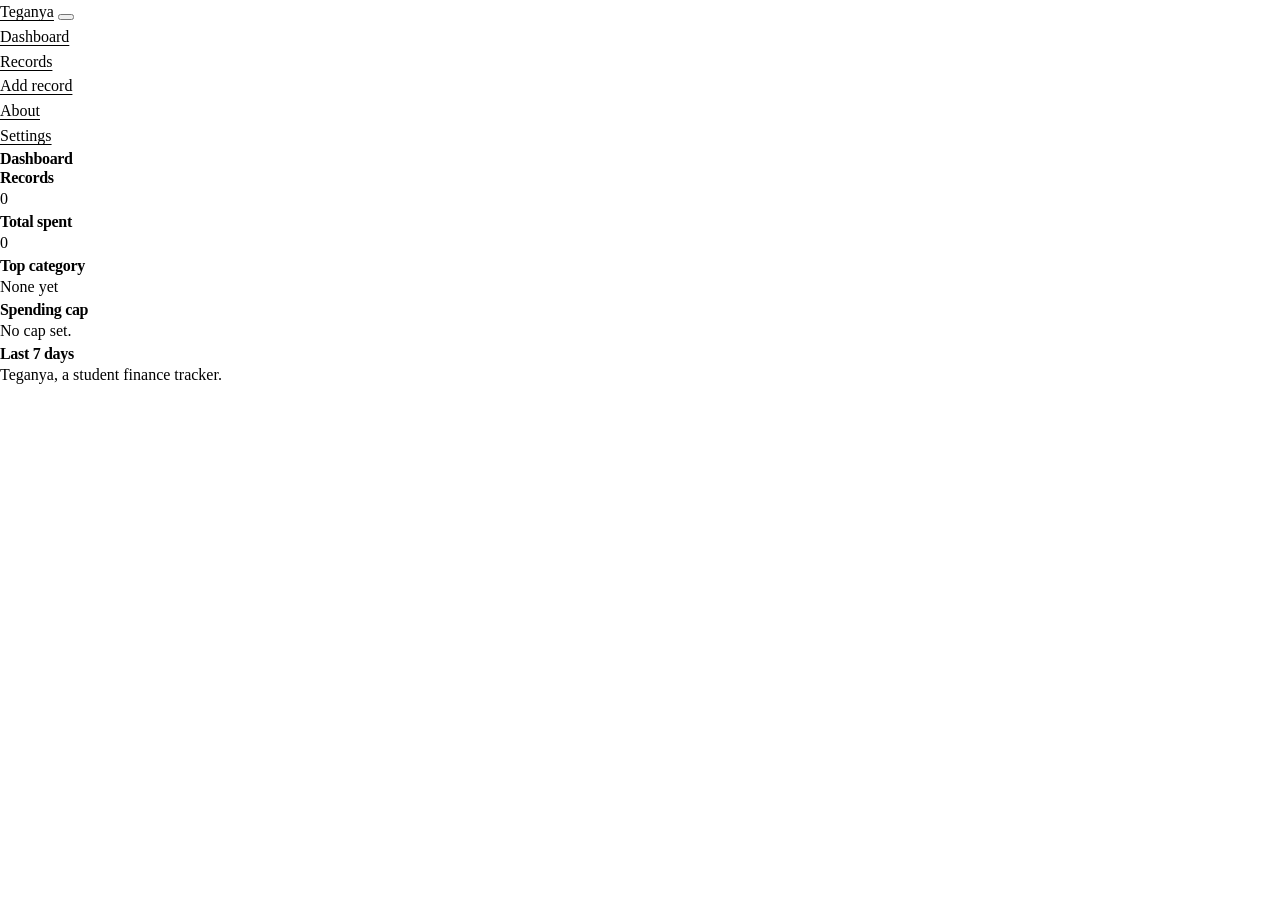
==== index.html @ 2530cf39 "feat: index.html layout and assest" ====
<!doctype html>
<html lang="en">

<head>
  <meta charset="utf-8">
  <meta name="viewport" content="width=device-width, initial-scale=1">
  <title>Teganya - Student Finance Tracker</title>
  <meta name="description" content="Track student spending, search it with regular expressions and stay under a cap.">
  <link rel="stylesheet" href="styles/tokens.css">
  <link rel="stylesheet" href="styles/base.css">
  <link rel="stylesheet" href="styles/layout.css">
  <link rel="stylesheet" href="styles/components.css">
  <link rel="stylesheet" href="styles/motion.css">
</head>

<body>
  <a class="skip-link" href="#main">Skip to content</a>

  <header class="site-header">
    <a class="brand" href="#/dashboard">Teganya</a>
    <button id="menu-toggle" class="icon-button menu-toggle" type="button" aria-expanded="false"
      aria-controls="site-nav" aria-label="Open menu">
      <span class="icon icon-menu" aria-hidden="true"></span>
    </button>
    <nav id="site-nav" class="site-nav" aria-label="Primary">
      <ul class="nav-list nav-main">
        <li><a href="#/dashboard">Dashboard</a></li>
        <li><a href="#/records">Records</a></li>
        <li><a href="#/form">Add record</a></li>
        <li><a href="#/about">About</a></li>
      </ul>
      <ul class="nav-list nav-end">
        <li><a href="#/settings"><span class="icon icon-gear" aria-hidden="true"></span>Settings</a></li>
      </ul>
    </nav>
  </header>

  <main id="main" tabindex="-1">
    <section id="page-dashboard" aria-labelledby="dashboard-title">
      <h1 id="dashboard-title" tabindex="-1">Dashboard</h1>

      <div class="stat-grid">
        <div class="stat">
          <h2>Records</h2>
          <p id="stat-total" class="stat-value">0</p>
        </div>
        <div class="stat">
          <h2>Total spent</h2>
          <p id="stat-sum" class="stat-value">0</p>
        </div>
        <div class="stat">
          <h2>Top category</h2>
          <p id="stat-top" class="stat-value">None yet</p>
        </div>
      </div>

      <section class="cap" aria-labelledby="cap-title">
        <h2 id="cap-title">Spending cap</h2>
        <div class="meter" aria-hidden="true">
          <div id="cap-bar" class="meter-bar"></div>
        </div>
        <p id="cap-message">No cap set.</p>
      </section>

      <section aria-labelledby="trend-title">
        <h2 id="trend-title">Last 7 days</h2>
        <ol id="trend-chart" class="trend" aria-label="Spending per day for the last 7 days"></ol>
      </section>
    </section>

    <section id="page-records" aria-labelledby="records-title" hidden>
      <h1 id="records-title" tabindex="-1">Records</h1>

      <form id="records-controls" class="controls" role="search" aria-label="Search and sort records">
        <div class="field">
          <label for="search-input">Search with a regular expression</label>
          <input id="search-input" type="search" autocomplete="off" spellcheck="false" aria-describedby="search-error">
          <p id="search-error" class="field-error" role="status"></p>
        </div>
        <div class="field field-inline">
          <input id="search-ignore-case" type="checkbox" checked>
          <label for="search-ignore-case">Ignore case</label>
        </div>
        <div class="field">
          <label for="sort-select">Sort by</label>
          <select id="sort-select">
            <option value="date:desc">Date, newest first</option>
            <option value="date:asc">Date, oldest first</option>
            <option value="description:asc">Description, A to Z</option>
            <option value="description:desc">Description, Z to A</option>
            <option value="amount:asc">Amount, low to high</option>
            <option value="amount:desc">Amount, high to low</option>
          </select>
        </div>
      </form>

      <p id="records-count" role="status"></p>

      <div class="table-wrap">
        <table id="records-table">
          <caption class="visually-hidden">All spending records</caption>
          <thead>
            <tr>
              <th scope="col">Description</th>
              <th scope="col">Category</th>
              <th scope="col">Date</th>
              <th scope="col" class="num">Amount</th>
              <th scope="col"><span class="visually-hidden">Actions</span></th>
            </tr>
          </thead>
          <tbody id="records-body"></tbody>
        </table>
      </div>

      <ul id="records-cards" class="cards"></ul>

      <p id="records-empty" class="empty" hidden>
        Nothing to show. <a href="#/form">Add a record</a> or clear the search.
      </p>
    </section>

    <section id="page-form" aria-labelledby="form-title" hidden>
      <h1 id="form-title" tabindex="-1">Add record</h1>

      <form id="record-form" novalidate>
        <input id="record-id" type="hidden">

        <div class="field">
          <label for="description">Description</label>
          <input id="description" name="description" type="text" autocomplete="off"
            aria-describedby="description-error description-note">
          <p id="description-error" class="field-error"></p>
          <p id="description-note" class="field-note" role="status"></p>
        </div>

        <div class="field">
          <label for="amount">Amount (RWF)</label>
          <input id="amount" name="amount" type="text" inputmode="decimal" autocomplete="off"
            aria-describedby="amount-error">
          <p id="amount-error" class="field-error"></p>
        </div>

        <div class="field">
          <label for="category">Category</label>
          <select id="category" name="category" aria-describedby="category-error"></select>
          <p id="category-error" class="field-error"></p>
        </div>

        <div class="field">
          <label for="date">Date</label>
          <input id="date" name="date" type="date" aria-describedby="date-error">
          <p id="date-error" class="field-error"></p>
        </div>

        <div class="actions">
          <button type="submit" class="button button-primary">Save record</button>
          <a class="button" href="#/records">Cancel</a>
        </div>
      </form>
    </section>

    <section id="page-settings" aria-labelledby="settings-title" hidden>
      <h1 id="settings-title" tabindex="-1">Settings</h1>

      <form id="settings-form" novalidate>
        <fieldset>
          <legend>Spending cap and currency</legend>
          <div class="field">
            <label for="cap-input">Spending cap (RWF)</label>
            <input id="cap-input" type="text" inputmode="decimal" aria-describedby="cap-input-error">
            <p id="cap-input-error" class="field-error"></p>
          </div>
          <div class="field">
            <label for="display-currency">Show amounts in</label>
            <select id="display-currency">
              <option value="RWF">RWF</option>
              <option value="USD">USD</option>
              <option value="EUR">EUR</option>
            </select>
          </div>
        </fieldset>

        <fieldset>
          <legend>Exchange rates for 1 RWF</legend>
          <div class="field">
            <label for="rate-usd">USD</label>
            <input id="rate-usd" type="text" inputmode="decimal" aria-describedby="rate-usd-error">
            <p id="rate-usd-error" class="field-error"></p>
          </div>
          <div class="field">
            <label for="rate-eur">EUR</label>
            <input id="rate-eur" type="text" inputmode="decimal" aria-describedby="rate-eur-error">
            <p id="rate-eur-error" class="field-error"></p>
          </div>
        </fieldset>

        <div class="actions">
          <button type="submit" class="button button-primary">Save settings</button>
        </div>
      </form>

      <section aria-labelledby="categories-title">
        <h2 id="categories-title">Categories</h2>
        <ul id="category-list" class="chips"></ul>
        <form id="category-form" novalidate>
          <div class="field">
            <label for="category-input">New category</label>
            <input id="category-input" type="text" autocomplete="off" aria-describedby="category-input-error">
            <p id="category-input-error" class="field-error"></p>
          </div>
          <button type="submit" class="button">Add category</button>
        </form>
      </section>

      <section aria-labelledby="data-title">
        <h2 id="data-title">Your data</h2>
        <div class="actions">
          <button id="export-btn" type="button" class="button">Export JSON</button>
          <label class="button" for="import-file">Import JSON</label>
          <input id="import-file" class="visually-hidden" type="file" accept="application/json,.json">
        </div>
        <ul id="import-errors" class="field-error"></ul>
      </section>

      <section aria-labelledby="theme-title">
        <h2 id="theme-title">Appearance</h2>
        <div class="field">
          <label for="theme-select">Theme</label>
          <select id="theme-select">
            <option value="system">Match system</option>
            <option value="light">Light</option>
            <option value="dark">Dark</option>
          </select>
        </div>
      </section>
    </section>

    <section id="page-about" aria-labelledby="about-title" hidden>
      <h1 id="about-title" tabindex="-1">About Teganya</h1>
      <p>
        Teganya is a small tool for students to record what they spend,
        search it with regular expressions, see the last seven days at a glance and stay
        under a cap they set themselves. Everything stays in your browser.
      </p>
      <h2>Contact</h2>
      <ul>
        <li>GitHub: <a href="https://github.com/ndungtse">ndungtse</a></li>
        <li>Email: <a href="mailto:ndungutsecharles103@gmail.com">ndungutsecharles103@gmail.com</a></li>
      </ul>
    </section>
  </main>

  <footer class="site-footer">
    <p>Teganya, a student finance tracker.</p>
  </footer>

  <dialog id="delete-dialog" aria-labelledby="delete-title">
    <form method="dialog">
      <h2 id="delete-title">Delete this record?</h2>
      <p id="delete-text"></p>
      <div class="actions">
        <button value="confirm" class="button button-danger">Delete</button>
        <button value="cancel" class="button">Keep it</button>
      </div>
    </form>
  </dialog>

  <div id="live-polite" class="visually-hidden" role="status" aria-live="polite"></div>
  <div id="live-assertive" class="visually-hidden" role="alert" aria-live="assertive"></div>
  <script type="module" src="scripts/main.js"></script>
</body>

</html>
---- styles/base.css ----
@font-face {
  font-family: "Geist";
  src: url("../assets/fonts/Geist-Variable.woff2") format("woff2");
  font-weight: 100 900;
  font-display: swap;
}

@font-face {
  font-family: "Geist Mono";
  src: url("../assets/fonts/GeistMono-Variable.woff2") format("woff2");
  font-weight: 100 900;
  font-display: swap;
}

*,
*::before,
*::after {
  box-sizing: border-box;
}

html {
  color-scheme: light dark;
  scroll-padding-top: 5rem;
}

html[data-theme="light"] {
  color-scheme: light;
}

html[data-theme="dark"] {
  color-scheme: dark;
}

body {
  margin: 0;
  min-height: 100dvh;
  display: flex;
  flex-direction: column;
  background: var(--color-bg);
  color: var(--color-text);
  font-family: var(--font-text);
  font-size: var(--text-base);
  line-height: 1.55;
}

h1,
h2 {
  margin: 0 0 var(--space-4);
  line-height: 1.2;
  letter-spacing: -0.02em;
}

h1 {
  font-size: var(--text-xl);
}

h2 {
  font-size: var(--text-lg);
}

p {
  margin: 0 0 var(--space-4);
  max-width: 65ch;
}

a {
  color: var(--color-accent);
  text-underline-offset: 0.2em;
}

ul,
ol {
  margin: 0;
  padding: 0;
  list-style: none;
}

mark {
  background: var(--color-mark);
  color: var(--color-on-mark);
  border-radius: 3px;
  padding: 0 0.15em;
}

:focus-visible,
.button:has(+ input:focus-visible) {
  outline: 2px solid var(--color-accent);
  outline-offset: 2px;
}

input:not([type="checkbox"]):focus-visible,
select:focus-visible {
  outline: none;
  border-color: var(--color-accent);
  box-shadow: 0 0 0 3px var(--color-ring);
}

input[aria-invalid="true"]:focus-visible {
  border-color: var(--color-danger);
  box-shadow: 0 0 0 3px var(--color-ring-danger);
}

[tabindex="-1"]:focus {
  outline: none;
}

[hidden] {
  display: none !important;
}

.visually-hidden {
  position: absolute;
  width: 1px;
  height: 1px;
  margin: -1px;
  padding: 0;
  overflow: hidden;
  clip-path: inset(50%);
  white-space: nowrap;
  border: 0;
}

.skip-link {
  position: absolute;
  left: var(--space-3);
  top: -4rem;
  z-index: var(--z-skip);
  padding: var(--space-2) var(--space-4);
  background: var(--color-accent);
  color: var(--color-on-accent);
  border-radius: var(--radius);
}

.skip-link:focus {
  top: var(--space-3);
}

.num {
  font-family: var(--font-mono);
  font-variant-numeric: tabular-nums;
  text-align: right;
}
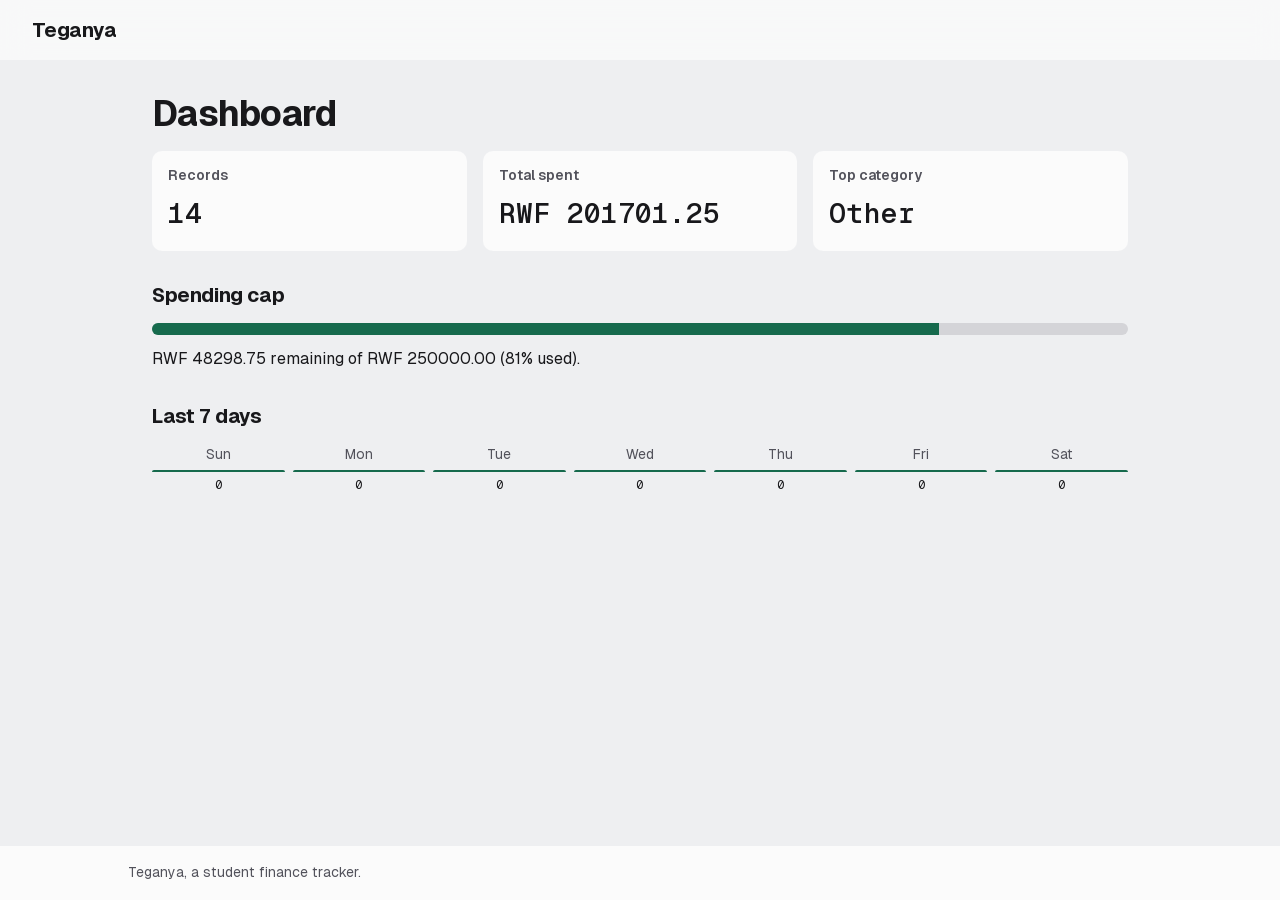
==== commit 4e4e2608: "fix: navbar responsivness on mobile" ====
--- a/index.html
+++ b/index.html
@@ -14,8 +14,7 @@
 </head>
 
 <body>
-  <a class="skip-link" href="#main">Skip to content</a>
-
+  <a class="skip-link" href="#main">Skip to main content</a>
   <header class="site-header">
     <a class="brand" href="#/dashboard">Teganya</a>
     <button id="menu-toggle" class="icon-button menu-toggle" type="button" aria-expanded="false"
--- a/styles/tokens.css
+++ b/styles/tokens.css
@@ -0,0 +1,80 @@
+:root {
+  --font-text: "Geist", system-ui, sans-serif;
+  --font-mono: "Geist Mono", ui-monospace, monospace;
+
+  --text-sm: 0.875rem;
+  --text-base: 1rem;
+  --text-lg: 1.25rem;
+  --text-xl: 1.75rem;
+  --text-xxl: 2.25rem;
+
+  --space-1: 0.25rem;
+  --space-2: 0.5rem;
+  --space-3: 0.75rem;
+  --space-4: 1rem;
+  --space-5: 1.5rem;
+  --space-6: 2rem;
+  --space-7: 3rem;
+
+  --radius: 10px;
+  --target: 2.75rem;
+  --content-width: 64rem;
+
+  --color-bg: #eeeff1;
+  --color-surface: #fbfbfb;
+  --color-text: #18181b;
+  --color-muted: #52525b;
+  --color-border: #d4d4d8;
+  --color-border-strong: #71717a;
+  --color-accent: #166a4d;
+  --color-on-accent: #f4f7f5;
+  --color-accent-soft: #dcefe6;
+  --color-danger: #b42318;
+  --color-on-danger: #fff5f4;
+  --color-danger-soft: #fbe4e1;
+  --color-mark: #f6e58d;
+  --color-on-mark: #18181b;
+  --shadow: 0 1px 2px rgb(24 24 27 / 0.06), 0 2px 8px rgb(24 24 27 / 0.05);
+  --color-ring: color-mix(in srgb, var(--color-accent) 28%, transparent);
+  --color-ring-danger: color-mix(in srgb, var(--color-danger) 28%, transparent);
+  --z-header: 20;
+  --z-skip: 100;
+}
+
+@media (prefers-color-scheme: dark) {
+  :root:not([data-theme="light"]) {
+    --color-bg: #111113;
+    --color-surface: #19191c;
+    --color-text: #ececee;
+    --color-muted: #a1a1aa;
+    --color-border: #3f3f46;
+    --color-border-strong: #8a8a94;
+    --color-accent: teal;
+    --color-on-accent: #07140e;
+    --color-accent-soft: #163528;
+    --color-danger: #f97066;
+    --color-on-danger: #1c0705;
+    --color-danger-soft: #3a1714;
+    --color-mark: #6b5b00;
+    --color-on-mark: #fdf6cf;
+    --shadow: 0 1px 2px rgb(0 0 0 / 0.4);
+  }
+}
+
+:root[data-theme="dark"] {
+  --color-bg: #111113;
+  --color-surface: #19191c;
+  --color-text: #ececee;
+  --color-muted: #a1a1aa;
+  --color-border: #3f3f46;
+  --color-border-strong: #8a8a94;
+  --color-accent: teal;
+  --color-on-accent: #07140e;
+  --color-accent-soft: #163528;
+  --color-danger: #f97066;
+  --color-on-danger: #1c0705;
+  --color-danger-soft: #3a1714;
+  --color-mark: #6b5b00;
+  --color-on-mark: #fdf6cf;
+  --shadow: 0 1px 2px rgb(0 0 0 / 0.4);
+}
--- a/styles/layout.css
+++ b/styles/layout.css
@@ -0,0 +1,240 @@
+.site-header {
+  --nav-pad: var(--space-3);
+  position: sticky;
+  top: 0;
+  z-index: var(--z-header);
+  display: flex;
+  flex-wrap: wrap;
+  align-items: center;
+  justify-content: space-between;
+  padding: var(--space-2) var(--space-4);
+  background: var(--color-surface);
+  background: color-mix(in srgb, var(--color-surface) 76%, transparent);
+  -webkit-backdrop-filter: blur(14px) saturate(1.3);
+  backdrop-filter: blur(14px) saturate(1.3);
+}
+
+@media (prefers-reduced-transparency: reduce) {
+  .site-header {
+    background: var(--color-surface);
+    -webkit-backdrop-filter: none;
+    backdrop-filter: none;
+  }
+}
+
+.brand {
+  font-size: var(--text-lg);
+  font-weight: 700;
+  letter-spacing: -0.03em;
+  color: var(--color-text);
+  text-decoration: none;
+}
+
+.site-nav {
+  position: absolute;
+  top: 100%;
+  left: 0;
+  right: 0;
+  height: calc(100dvh - 100%);
+  overflow-y: auto;
+  overscroll-behavior: contain;
+  padding: var(--space-3) var(--space-2) var(--space-6);
+  background: var(--color-surface);
+  border-top: 1px solid var(--color-border);
+  visibility: hidden;
+  clip-path: inset(0 0 100% 0);
+}
+
+.site-nav.is-open {
+  visibility: visible;
+  clip-path: inset(0);
+}
+
+.menu-open {
+  overflow: hidden;
+}
+
+.menu-open .site-header {
+  background: var(--color-surface);
+}
+
+.nav-list {
+  display: flex;
+  flex-direction: column;
+  gap: var(--space-1);
+}
+
+.nav-list a {
+  position: relative;
+  display: inline-flex;
+  align-items: center;
+  gap: var(--space-2);
+  min-height: var(--target);
+  padding: 0 var(--nav-pad);
+  color: var(--color-muted);
+  text-decoration: none;
+}
+
+.nav-list a::after {
+  content: "";
+  position: absolute;
+  left: var(--nav-pad);
+  bottom: 0.4rem;
+  width: 0;
+  height: 2px;
+  background: currentColor;
+}
+
+.nav-list a:hover {
+  color: var(--color-text);
+}
+
+.nav-list a[aria-current="page"] {
+  color: var(--color-accent);
+}
+
+.nav-list a:hover::after,
+.nav-list a[aria-current="page"]::after {
+  width: calc(100% - 2 * var(--nav-pad));
+}
+
+main {
+  flex: 1;
+  width: 100%;
+  max-width: var(--content-width);
+  margin: 0 auto;
+  padding: var(--space-5) var(--space-4) var(--space-7);
+}
+
+main > section > * + section,
+main > section > section {
+  margin-top: var(--space-6);
+}
+
+.site-footer {
+  background: var(--color-surface);
+  padding: var(--space-4);
+  color: var(--color-muted);
+  font-size: var(--text-sm);
+}
+
+.site-footer p {
+  margin: 0 auto;
+  max-width: var(--content-width);
+}
+
+.stat-grid {
+  display: grid;
+  grid-template-columns: 1fr;
+  gap: var(--space-3);
+  margin-bottom: var(--space-6);
+}
+
+.controls {
+  display: grid;
+  grid-template-columns: 1fr;
+  gap: var(--space-3);
+  margin-bottom: var(--space-4);
+}
+
+.actions {
+  display: flex;
+  flex-wrap: wrap;
+  gap: var(--space-3);
+}
+
+#record-form,
+#settings-form,
+#category-form {
+  display: grid;
+  gap: var(--space-4);
+  max-width: 34rem;
+}
+
+.table-wrap {
+  display: none;
+}
+
+.cards {
+  display: grid;
+  gap: var(--space-3);
+}
+
+@media (min-width: 768px) {
+  .site-header {
+    display: grid;
+    grid-template-columns: 1fr auto 1fr;
+    padding-inline: var(--space-5);
+  }
+
+  .site-header .menu-toggle {
+    display: none;
+  }
+
+  .site-nav,
+  .site-nav.is-open {
+    display: contents;
+  }
+
+  .nav-list {
+    flex-direction: row;
+  }
+
+  .nav-main {
+    grid-column: 2;
+  }
+
+  .nav-end {
+    grid-column: 3;
+    justify-self: end;
+  }
+
+  main {
+    padding-inline: var(--space-5);
+  }
+
+  h1 {
+    font-size: var(--text-xxl);
+  }
+
+  .stat-grid {
+    grid-template-columns: repeat(3, 1fr);
+  }
+
+  .controls {
+    grid-template-columns: 1fr auto 14rem;
+    align-items: start;
+  }
+
+  .table-wrap {
+    display: block;
+  }
+
+  .cards {
+    display: none;
+  }
+
+  #settings-form {
+    max-width: none;
+    grid-template-columns: 1fr 1fr;
+    align-items: start;
+  }
+
+  #settings-form .actions {
+    grid-column: 1 / -1;
+  }
+}
+
+@media (min-width: 1024px) {
+  .site-header {
+    padding-inline: var(--space-6);
+  }
+
+  main {
+    padding-block: var(--space-6) var(--space-7);
+  }
+
+  .stat-grid {
+    gap: var(--space-4);
+  }
+}
--- a/styles/components.css
+++ b/styles/components.css
@@ -0,0 +1,352 @@
+.button {
+  display: inline-flex;
+  align-items: center;
+  justify-content: center;
+  gap: var(--space-2);
+  min-height: var(--target);
+  padding: 0 var(--space-4);
+  border: 1px solid var(--color-border-strong);
+  border-radius: var(--radius);
+  background: var(--color-surface);
+  color: var(--color-text);
+  font: inherit;
+  font-weight: 600;
+  text-decoration: none;
+  white-space: nowrap;
+  cursor: pointer;
+}
+
+.button:hover {
+  border-color: var(--color-text);
+}
+
+.button:active {
+  transform: translateY(1px);
+}
+
+.button-primary {
+  background: var(--color-accent);
+  border-color: var(--color-accent);
+  color: var(--color-on-accent);
+}
+
+.button-danger {
+  background: var(--color-danger);
+  border-color: var(--color-danger);
+  color: var(--color-on-danger);
+}
+
+.icon-button {
+  display: inline-flex;
+  align-items: center;
+  justify-content: center;
+  width: var(--target);
+  height: var(--target);
+  padding: 0;
+  border: 1px solid transparent;
+  border-radius: var(--radius);
+  background: transparent;
+  color: var(--color-muted);
+  cursor: pointer;
+}
+
+.icon-button:hover {
+  border-color: var(--color-border);
+  color: var(--color-text);
+}
+
+.icon {
+  display: inline-block;
+  width: 1.25rem;
+  height: 1.25rem;
+  background: currentColor;
+  mask: var(--icon) center / contain no-repeat;
+  -webkit-mask: var(--icon) center / contain no-repeat;
+}
+
+.icon-plus { --icon: url("../assets/icons/plus.svg"); }
+.icon-edit { --icon: url("../assets/icons/pencil-simple.svg"); }
+.icon-trash { --icon: url("../assets/icons/trash.svg"); }
+.icon-download { --icon: url("../assets/icons/download-simple.svg"); }
+.icon-upload { --icon: url("../assets/icons/upload-simple.svg"); }
+.icon-gear { --icon: url("../assets/icons/gear.svg"); }
+.icon-menu { --icon: url("../assets/icons/list.svg"); }
+.icon-close { --icon: url("../assets/icons/x.svg"); }
+.icon-sun { --icon: url("../assets/icons/sun.svg"); }
+.icon-moon { --icon: url("../assets/icons/moon.svg"); }
+
+.field {
+  display: grid;
+  gap: var(--space-2);
+}
+
+.field-inline {
+  display: flex;
+  align-items: center;
+  gap: var(--space-2);
+  min-height: var(--target);
+}
+
+label {
+  font-weight: 600;
+  font-size: var(--text-sm);
+}
+
+input[type="text"],
+input[type="search"],
+input[type="date"],
+select {
+  width: 100%;
+  min-height: var(--target);
+  padding: 0 var(--space-3);
+  border: 1px solid var(--color-border-strong);
+  border-radius: var(--radius);
+  background: var(--color-surface);
+  color: var(--color-text);
+  font: inherit;
+}
+
+input[type="checkbox"] {
+  width: 1.25rem;
+  height: 1.25rem;
+  accent-color: var(--color-accent);
+}
+
+input::placeholder {
+  color: var(--color-muted);
+}
+
+input[aria-invalid="true"] {
+  border-color: var(--color-danger);
+}
+
+.field-error {
+  margin: 0;
+  color: var(--color-danger);
+  font-size: var(--text-sm);
+}
+
+.field-error:empty {
+  display: none;
+}
+
+.field-note {
+  margin: 0;
+  color: var(--color-muted);
+  font-size: var(--text-sm);
+}
+
+.field-note:empty {
+  display: none;
+}
+
+fieldset {
+  display: grid;
+  gap: var(--space-3);
+  margin: 0;
+  padding: var(--space-4);
+  border: 1px solid var(--color-border);
+  border-radius: var(--radius);
+}
+
+legend {
+  padding: 0 var(--space-2);
+  font-weight: 600;
+}
+
+.stat {
+  padding: var(--space-4);
+  border-radius: var(--radius);
+  background: var(--color-surface);
+}
+
+.stat h2 {
+  margin: 0 0 var(--space-2);
+  font-size: var(--text-sm);
+  font-weight: 600;
+  color: var(--color-muted);
+  letter-spacing: 0;
+}
+
+.stat-value {
+  margin: 0;
+  font-family: var(--font-mono);
+  font-size: var(--text-xl);
+  font-weight: 600;
+  overflow-wrap: anywhere;
+}
+
+.meter {
+  height: 0.75rem;
+  margin-bottom: var(--space-3);
+  border-radius: 999px;
+  background: var(--color-border);
+  overflow: hidden;
+}
+
+.meter-bar {
+  height: 100%;
+  width: calc(var(--ratio, 0) * 100%);
+  background: var(--color-accent);
+}
+
+.meter-bar.is-over {
+  background: var(--color-danger);
+}
+
+.trend {
+  display: grid;
+  grid-template-columns: repeat(7, 1fr);
+  gap: var(--space-2);
+  align-items: end;
+}
+
+.trend li {
+  display: flex;
+  flex-direction: column;
+  align-items: center;
+  justify-content: flex-end;
+  gap: var(--space-1);
+  min-width: 0;
+  font-size: var(--text-sm);
+}
+
+.trend-bar {
+  width: 100%;
+  height: calc(var(--ratio, 0) * 7rem);
+  min-height: 2px;
+  border-radius: 4px 4px 0 0;
+  background: var(--color-accent);
+}
+
+.trend-value {
+  font-family: var(--font-mono);
+  font-size: 0.75rem;
+  overflow-wrap: anywhere;
+  text-align: center;
+}
+
+.trend-day {
+  color: var(--color-muted);
+}
+
+.table-wrap {
+  overflow-x: auto;
+  border-radius: var(--radius);
+  background: var(--color-surface);
+  box-shadow: var(--shadow);
+}
+
+table {
+  width: 100%;
+  border-collapse: collapse;
+}
+
+th,
+td {
+  padding: var(--space-3) var(--space-4);
+  text-align: left;
+  vertical-align: middle;
+}
+
+th {
+  font-size: var(--text-sm);
+  color: var(--color-muted);
+  font-weight: 600;
+  border-bottom: 1px solid var(--color-border);
+}
+
+th.num {
+  text-align: right;
+}
+
+td {
+  border-bottom: 1px solid var(--color-border);
+}
+
+tbody tr:last-child td {
+  border-bottom: 0;
+}
+
+td.actions-cell {
+  white-space: nowrap;
+  text-align: right;
+}
+
+.cards li {
+  display: grid;
+  gap: var(--space-2);
+  padding: var(--space-4);
+  border-radius: var(--radius);
+  background: var(--color-surface);
+  box-shadow: var(--shadow);
+}
+
+.card-title {
+  font-weight: 600;
+  overflow-wrap: anywhere;
+}
+
+.card-meta {
+  display: flex;
+  flex-wrap: wrap;
+  justify-content: space-between;
+  gap: var(--space-2);
+  color: var(--color-muted);
+  font-size: var(--text-sm);
+}
+
+.empty {
+  padding: var(--space-6) var(--space-4);
+  border: 1px dashed var(--color-border);
+  border-radius: var(--radius);
+  text-align: center;
+  margin-inline: auto;
+}
+
+.chips {
+  display: flex;
+  flex-wrap: wrap;
+  gap: var(--space-2);
+  margin-bottom: var(--space-4);
+}
+
+.chips li {
+  display: inline-flex;
+  align-items: center;
+  gap: var(--space-1);
+  padding-left: var(--space-3);
+  border: 1px solid var(--color-border-strong);
+  border-radius: 999px;
+  background: var(--color-surface);
+}
+
+dialog {
+  max-width: 26rem;
+  padding: var(--space-5);
+  border: 1px solid var(--color-border);
+  border-radius: var(--radius);
+  background: var(--color-surface);
+  color: var(--color-text);
+}
+
+dialog::backdrop {
+  background: rgb(10 10 12 / 0.55);
+}
+
+.edit-form {
+  display: grid;
+  gap: var(--space-3);
+  padding: var(--space-3) 0;
+}
+
+@media (min-width: 768px) {
+  .edit-form {
+    grid-template-columns: 2fr 1fr 1fr 1fr;
+    align-items: start;
+  }
+
+  .edit-form .actions {
+    grid-column: 1 / -1;
+  }
+}
--- a/styles/motion.css
+++ b/styles/motion.css
@@ -0,0 +1,70 @@
+@media (prefers-reduced-motion: no-preference) {
+  .meter-bar {
+    transition: width 400ms cubic-bezier(0.16, 1, 0.3, 1), background-color 200ms ease;
+  }
+
+  .trend-bar {
+    transition: height 400ms cubic-bezier(0.16, 1, 0.3, 1);
+  }
+
+  .nav-list a,
+  .nav-list a::after {
+    transition: color 150ms ease, width 260ms cubic-bezier(0.16, 1, 0.3, 1);
+  }
+
+  .button,
+  .icon-button {
+    transition: border-color 150ms ease, background-color 150ms ease, transform 100ms ease;
+  }
+
+  .is-new {
+    animation: record-in 220ms cubic-bezier(0.16, 1, 0.3, 1);
+  }
+
+  .is-leaving {
+    opacity: 0;
+    transform: translateY(-4px);
+    transition: opacity 160ms ease, transform 160ms ease;
+  }
+
+  dialog[open] {
+    animation: dialog-in 160ms ease-out;
+  }
+}
+
+@media (prefers-reduced-motion: no-preference) and (max-width: 767.98px) {
+  .site-nav {
+    transition: clip-path 320ms cubic-bezier(0.16, 1, 0.3, 1), visibility 0s linear 320ms;
+  }
+
+  .site-nav.is-open {
+    transition: clip-path 320ms cubic-bezier(0.16, 1, 0.3, 1), visibility 0s;
+  }
+
+  .site-nav .nav-list {
+    opacity: 0;
+    transform: translateY(-8px);
+    transition: opacity 200ms ease, transform 260ms cubic-bezier(0.16, 1, 0.3, 1);
+  }
+
+  .site-nav.is-open .nav-list {
+    opacity: 1;
+    transform: none;
+    transition-delay: 80ms;
+  }
+}
+
+
+@keyframes record-in {
+  from {
+    opacity: 0;
+    transform: translateY(6px);
+  }
+}
+
+@keyframes dialog-in {
+  from {
+    opacity: 0;
+    transform: scale(0.97);
+  }
+}
